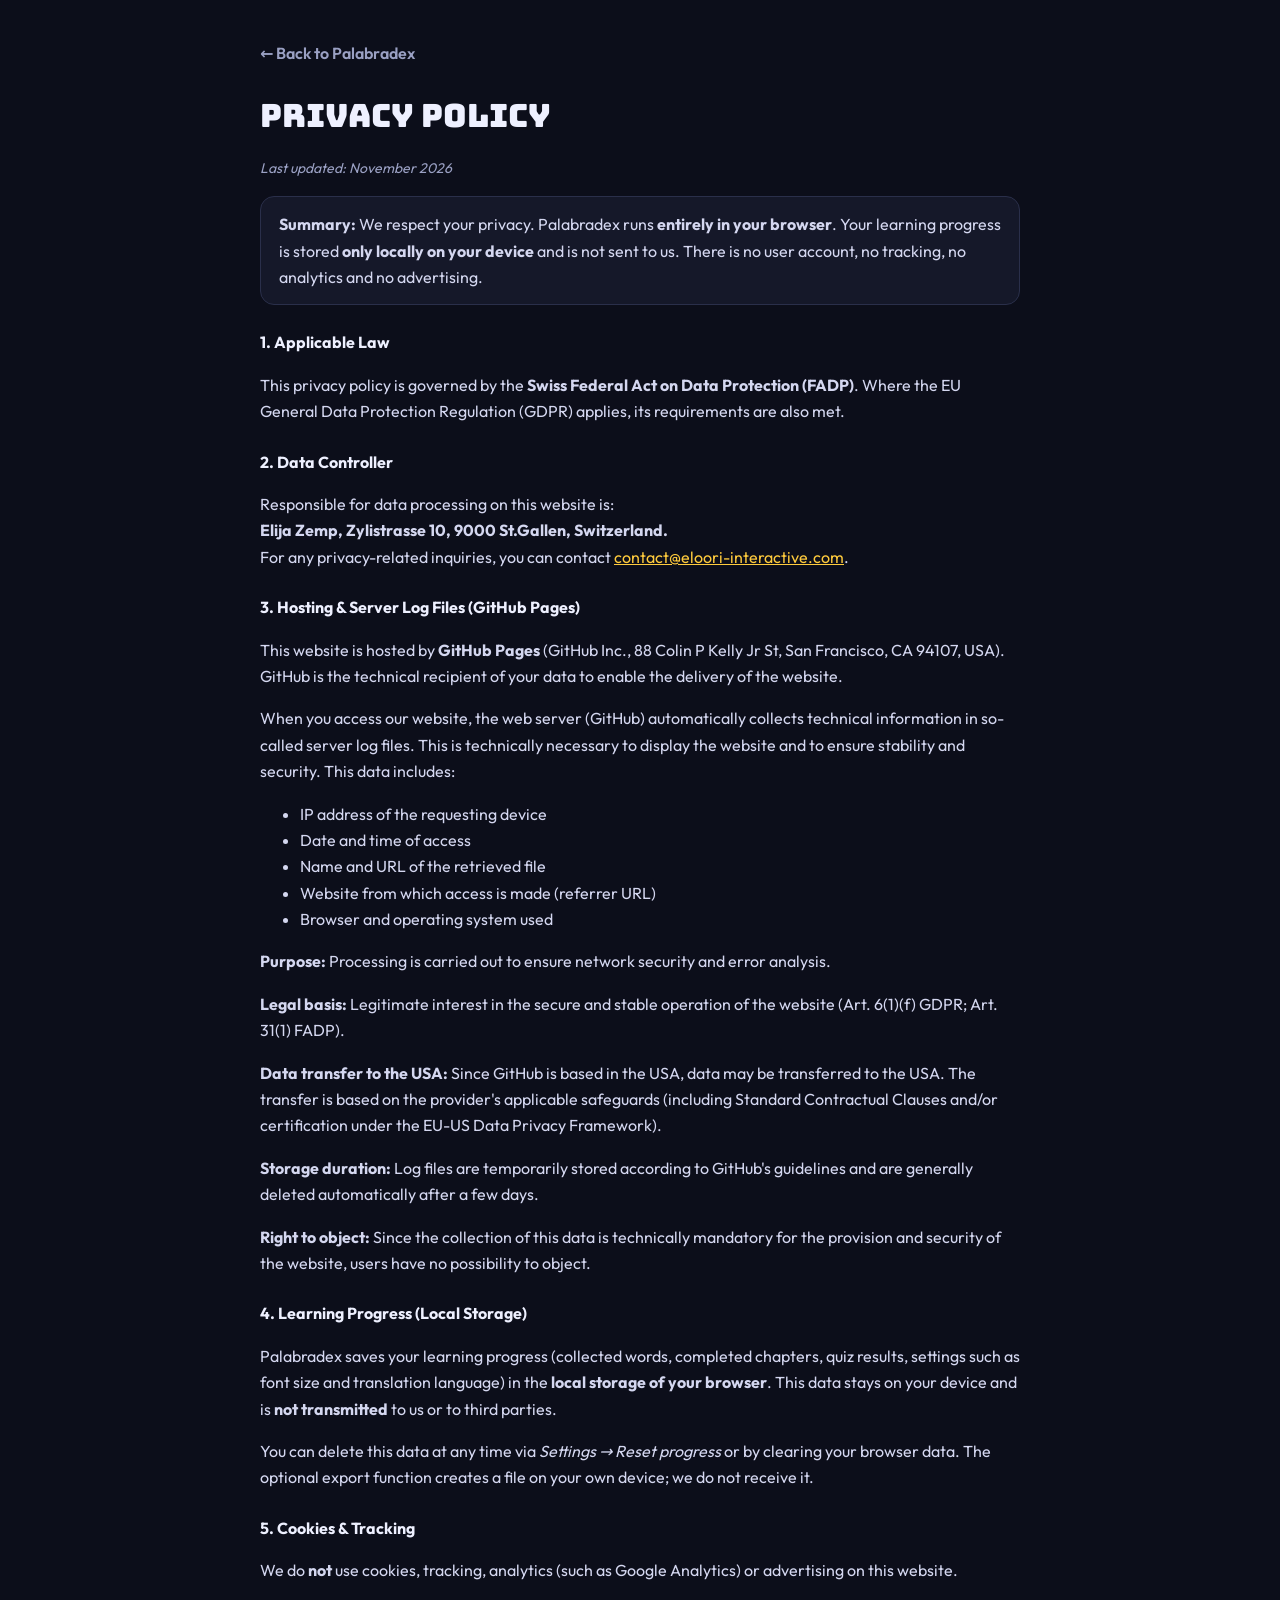
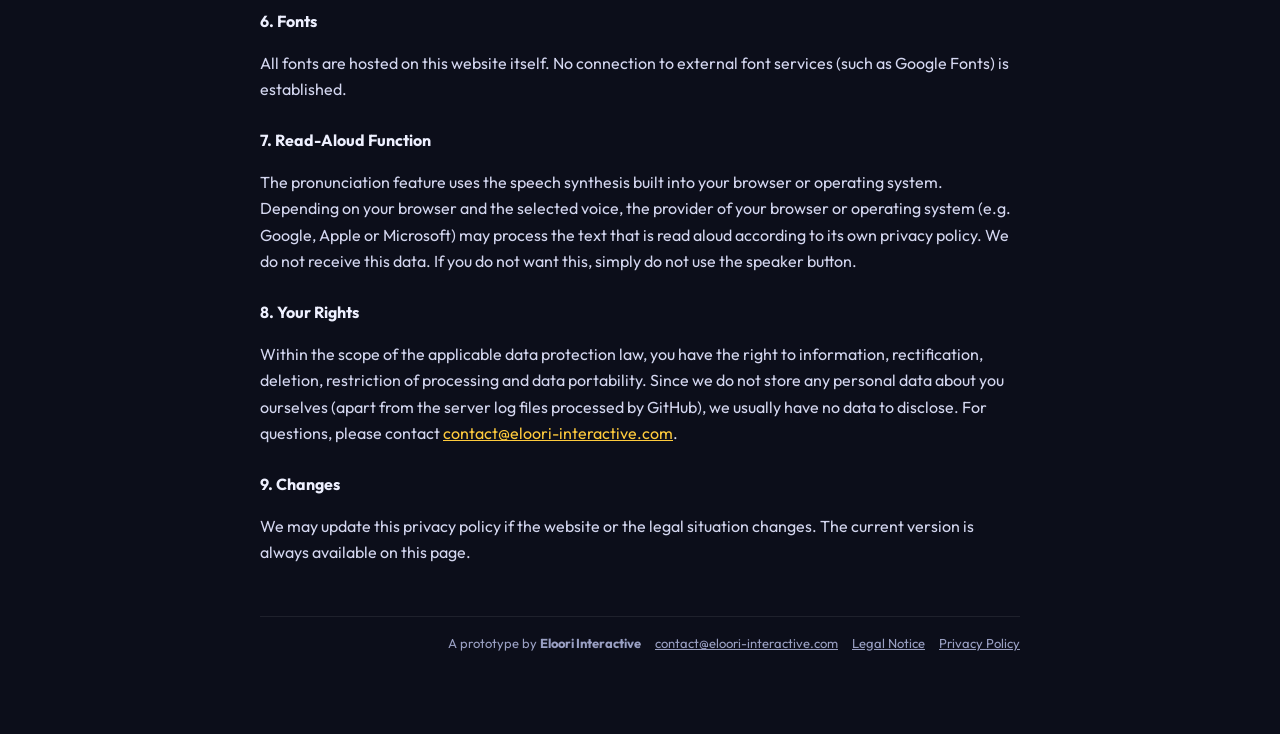
==== privacy.html @ 2ebb8b16 "Palabradex: first public prototype (A1, 60 chapters) Co-Authored-By: Claude Opus 5.5 <noreply@anthro" ====
<!DOCTYPE html>
<html lang="en">
<head>
<meta charset="utf-8">
<meta name="viewport" content="width=device-width,initial-scale=1">
<title>Privacy Policy | Palabradex</title>
<link rel="icon" href="favicon.svg" type="image/svg+xml">
<link rel="stylesheet" href="fonts/fonts.css">
<style>
body{margin:0;font-family:Outfit,system-ui,sans-serif;background:#0c0e1a;color:#eef0ff;line-height:1.65}
.wrap{max-width:760px;margin:0 auto;padding:40px 22px 80px}
a{color:#ffcb3d}
.back{display:inline-block;margin-bottom:24px;color:#9aa0c3;text-decoration:none;font-weight:600}
.back:hover{color:#eef0ff}
h1{font-family:Bungee,sans-serif;font-weight:400;font-size:32px;margin:0 0 6px}
h2{font-size:20px;margin:30px 0 8px}
h3{font-size:16px;margin:24px 0 6px}
p,li{color:#d4d7f0}
.muted{color:#9aa0c3;font-size:14px}
.box{background:#151829;border:1px solid #2a2f4a;border-radius:14px;padding:14px 18px;margin:16px 0}
footer{margin-top:50px;padding-top:16px;border-top:1px solid #ffffff14;font-size:13px;color:#9aa0c3;display:flex;gap:14px;justify-content:flex-end;flex-wrap:wrap}
footer a{color:#9aa0c3}
</style>
</head>
<body><div class="wrap">
<a class="back" href="./">&larr; Back to Palabradex</a>
<h1>Privacy Policy</h1>
<p class="muted"><em>Last updated: November 2026</em></p>

<div class="box"><p style="margin:0"><strong>Summary:</strong> We respect your privacy. Palabradex runs <strong>entirely in your browser</strong>. Your learning progress is stored <strong>only locally on your device</strong> and is not sent to us. There is no user account, no tracking, no analytics and no advertising.</p></div>

<h3>1. Applicable Law</h3>
<p>This privacy policy is governed by the <strong>Swiss Federal Act on Data Protection (FADP)</strong>. Where the EU General Data Protection Regulation (GDPR) applies, its requirements are also met.</p>

<h3>2. Data Controller</h3>
<p>Responsible for data processing on this website is:<br>
<strong>Elija Zemp, Zylistrasse 10, 9000 St.Gallen, Switzerland.</strong><br>
For any privacy-related inquiries, you can contact <a href="mailto:contact@eloori-interactive.com">contact@eloori-interactive.com</a>.</p>

<h3>3. Hosting &amp; Server Log Files (GitHub Pages)</h3>
<p>This website is hosted by <strong>GitHub Pages</strong> (GitHub Inc., 88 Colin P Kelly Jr St, San Francisco, CA 94107, USA). GitHub is the technical recipient of your data to enable the delivery of the website.</p>
<p>When you access our website, the web server (GitHub) automatically collects technical information in so-called server log files. This is technically necessary to display the website and to ensure stability and security. This data includes:</p>
<ul>
<li>IP address of the requesting device</li>
<li>Date and time of access</li>
<li>Name and URL of the retrieved file</li>
<li>Website from which access is made (referrer URL)</li>
<li>Browser and operating system used</li>
</ul>
<p><strong>Purpose:</strong> Processing is carried out to ensure network security and error analysis.</p>
<p><strong>Legal basis:</strong> Legitimate interest in the secure and stable operation of the website (Art. 6(1)(f) GDPR; Art. 31(1) FADP).</p>
<p><strong>Data transfer to the USA:</strong> Since GitHub is based in the USA, data may be transferred to the USA. The transfer is based on the provider's applicable safeguards (including Standard Contractual Clauses and/or certification under the EU-US Data Privacy Framework).</p>
<p><strong>Storage duration:</strong> Log files are temporarily stored according to GitHub's guidelines and are generally deleted automatically after a few days.</p>
<p><strong>Right to object:</strong> Since the collection of this data is technically mandatory for the provision and security of the website, users have no possibility to object.</p>

<h3>4. Learning Progress (Local Storage)</h3>
<p>Palabradex saves your learning progress (collected words, completed chapters, quiz results, settings such as font size and translation language) in the <strong>local storage of your browser</strong>. This data stays on your device and is <strong>not transmitted</strong> to us or to third parties.</p>
<p>You can delete this data at any time via <em>Settings &rarr; Reset progress</em> or by clearing your browser data. The optional export function creates a file on your own device; we do not receive it.</p>

<h3>5. Cookies &amp; Tracking</h3>
<p>We do <strong>not</strong> use cookies, tracking, analytics (such as Google Analytics) or advertising on this website.</p>

<h3>6. Fonts</h3>
<p>All fonts are hosted on this website itself. No connection to external font services (such as Google Fonts) is established.</p>

<h3>7. Read-Aloud Function</h3>
<p>The pronunciation feature uses the speech synthesis built into your browser or operating system. Depending on your browser and the selected voice, the provider of your browser or operating system (e.g. Google, Apple or Microsoft) may process the text that is read aloud according to its own privacy policy. We do not receive this data. If you do not want this, simply do not use the speaker button.</p>

<h3>8. Your Rights</h3>
<p>Within the scope of the applicable data protection law, you have the right to information, rectification, deletion, restriction of processing and data portability. Since we do not store any personal data about you ourselves (apart from the server log files processed by GitHub), we usually have no data to disclose. For questions, please contact <a href="mailto:contact@eloori-interactive.com">contact@eloori-interactive.com</a>.</p>

<h3>9. Changes</h3>
<p>We may update this privacy policy if the website or the legal situation changes. The current version is always available on this page.</p>
<footer><span>A prototype by <strong>Eloori Interactive</strong></span><a href="mailto:contact@eloori-interactive.com">contact@eloori-interactive.com</a><a href="legal.html">Legal Notice</a><a href="privacy.html">Privacy Policy</a></footer>
</div></body></html>
---- fonts/fonts.css ----
@font-face{font-family:'Bungee';font-style:normal;font-weight:400;font-display:swap;src:url('bungee-latin-400-normal.woff2') format('woff2');}
@font-face{font-family:'Literata';font-style:normal;font-weight:400;font-display:swap;src:url('literata-latin-400-normal.woff2') format('woff2');}
@font-face{font-family:'Literata';font-style:italic;font-weight:400;font-display:swap;src:url('literata-latin-400-italic.woff2') format('woff2');}
@font-face{font-family:'Literata';font-style:normal;font-weight:600;font-display:swap;src:url('literata-latin-600-normal.woff2') format('woff2');}
@font-face{font-family:'Outfit';font-style:normal;font-weight:400;font-display:swap;src:url('outfit-latin-400-normal.woff2') format('woff2');}
@font-face{font-family:'Outfit';font-style:normal;font-weight:500;font-display:swap;src:url('outfit-latin-500-normal.woff2') format('woff2');}
@font-face{font-family:'Outfit';font-style:normal;font-weight:600;font-display:swap;src:url('outfit-latin-600-normal.woff2') format('woff2');}
@font-face{font-family:'Outfit';font-style:normal;font-weight:700;font-display:swap;src:url('outfit-latin-700-normal.woff2') format('woff2');}
@font-face{font-family:'Outfit';font-style:normal;font-weight:800;font-display:swap;src:url('outfit-latin-800-normal.woff2') format('woff2');}
@font-face{font-family:'EB Garamond';font-style:normal;font-weight:400;font-display:swap;src:url('eb-garamond-latin-400-normal.woff2') format('woff2');}
@font-face{font-family:'EB Garamond';font-style:italic;font-weight:400;font-display:swap;src:url('eb-garamond-latin-400-italic.woff2') format('woff2');}
@font-face{font-family:'EB Garamond';font-style:normal;font-weight:600;font-display:swap;src:url('eb-garamond-latin-600-normal.woff2') format('woff2');}
@font-face{font-family:'Nunito';font-style:normal;font-weight:400;font-display:swap;src:url('nunito-latin-400-normal.woff2') format('woff2');}
@font-face{font-family:'Nunito';font-style:italic;font-weight:400;font-display:swap;src:url('nunito-latin-400-italic.woff2') format('woff2');}
@font-face{font-family:'Nunito';font-style:normal;font-weight:700;font-display:swap;src:url('nunito-latin-700-normal.woff2') format('woff2');}
@font-face{font-family:'Kalam';font-style:normal;font-weight:400;font-display:swap;src:url('kalam-latin-400-normal.woff2') format('woff2');}
@font-face{font-family:'Kalam';font-style:normal;font-weight:700;font-display:swap;src:url('kalam-latin-700-normal.woff2') format('woff2');}
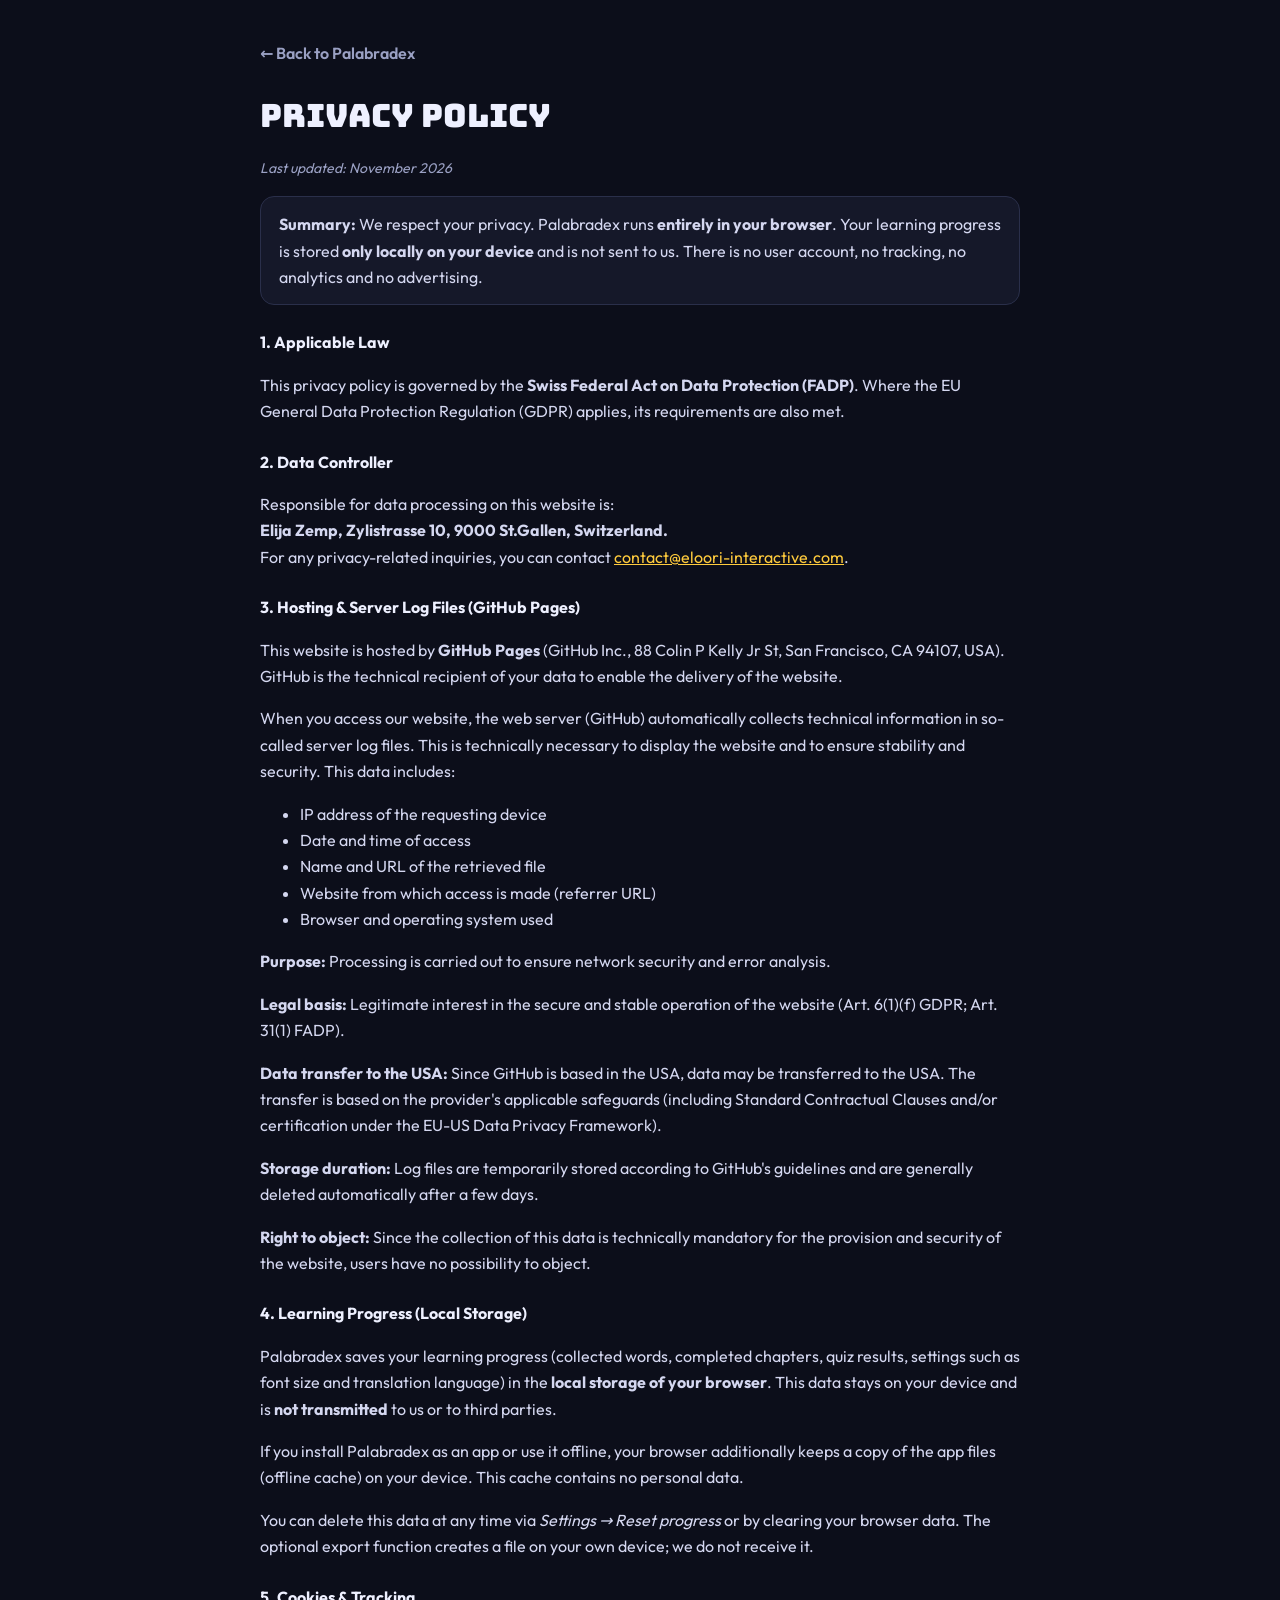
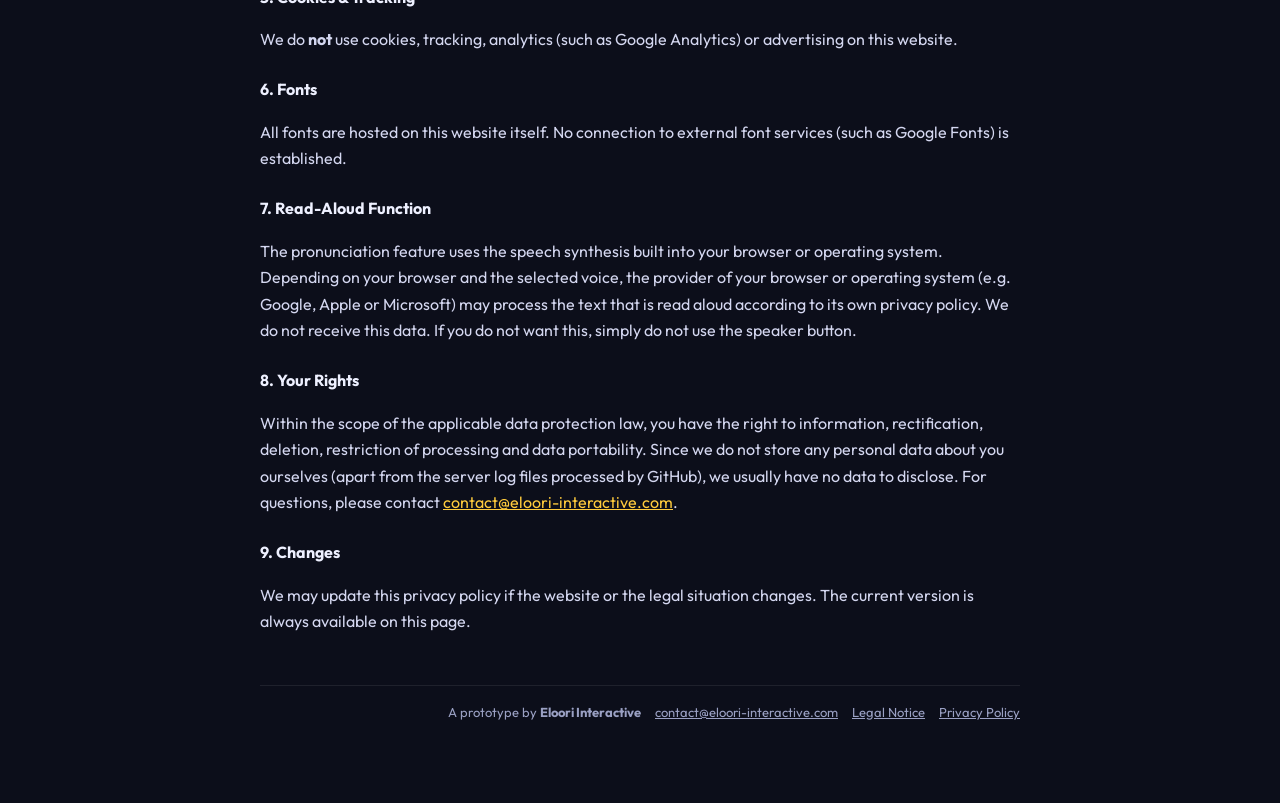
==== commit 2342082e: "Installable web app (PWA): manifest, icons, offline service worker, persistent storage, install hint" ====
--- a/privacy.html
+++ b/privacy.html
@@ -55,6 +55,7 @@
 
 <h3>4. Learning Progress (Local Storage)</h3>
 <p>Palabradex saves your learning progress (collected words, completed chapters, quiz results, settings such as font size and translation language) in the <strong>local storage of your browser</strong>. This data stays on your device and is <strong>not transmitted</strong> to us or to third parties.</p>
+<p>If you install Palabradex as an app or use it offline, your browser additionally keeps a copy of the app files (offline cache) on your device. This cache contains no personal data.</p>
 <p>You can delete this data at any time via <em>Settings &rarr; Reset progress</em> or by clearing your browser data. The optional export function creates a file on your own device; we do not receive it.</p>
 
 <h3>5. Cookies &amp; Tracking</h3>
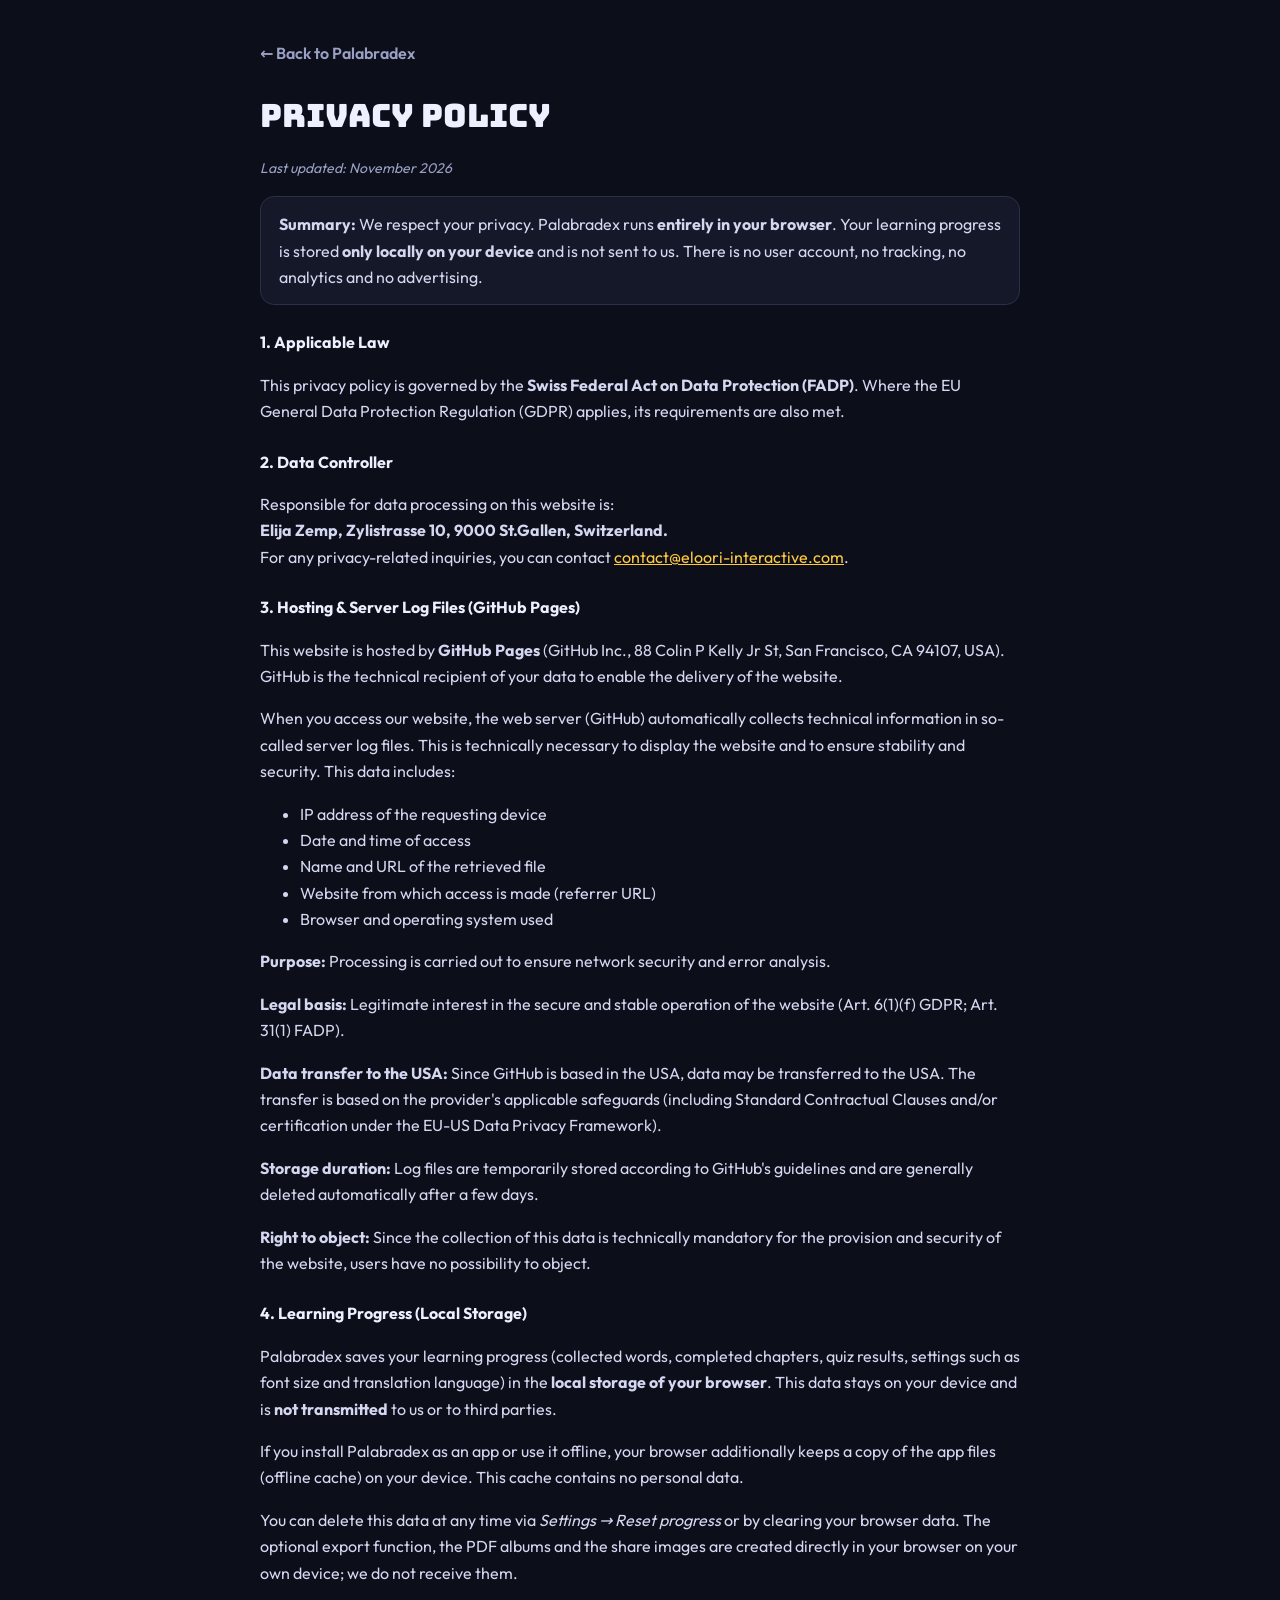
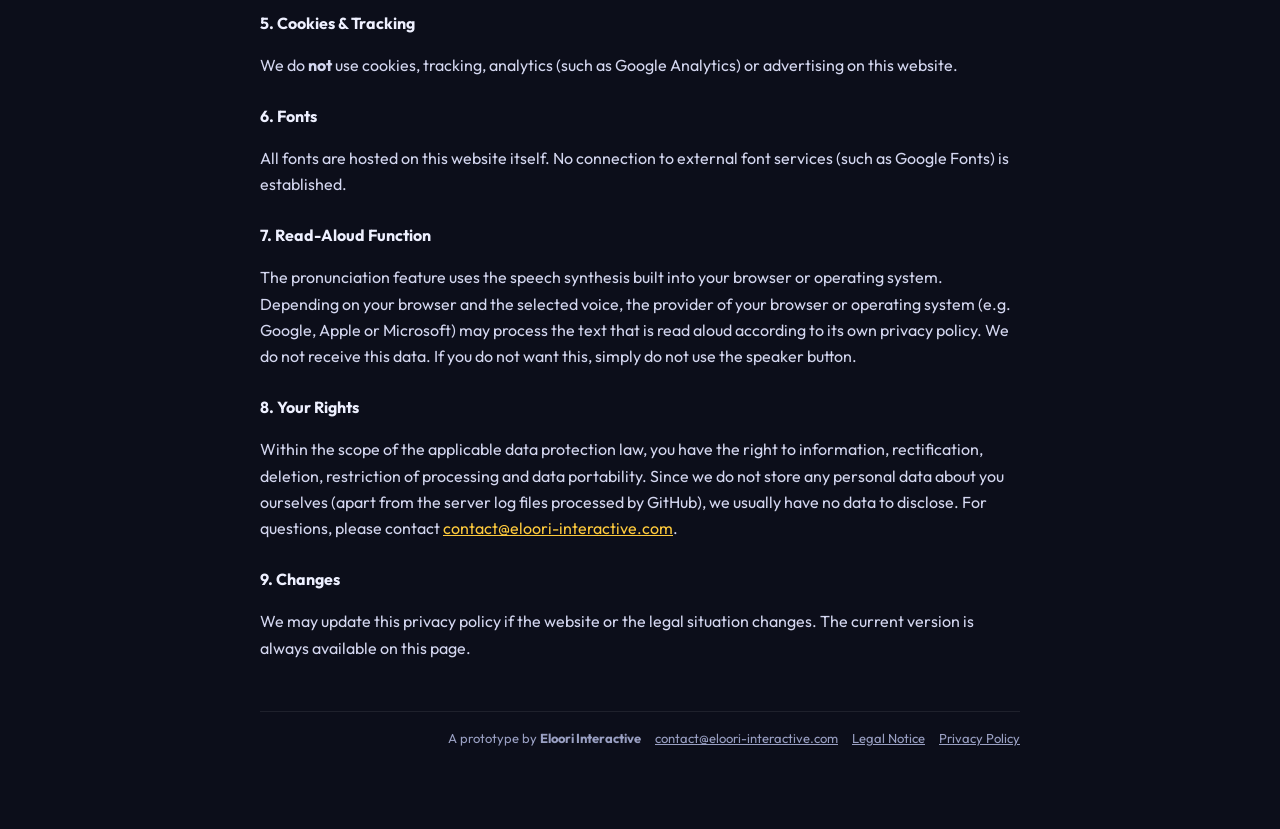
==== commit 2b75aab5: "Colecciones (11 themed pages, bonus scenes, gold pages, collector rank), Puntos to buy special cards" ====
--- a/privacy.html
+++ b/privacy.html
@@ -56,7 +56,7 @@
 <h3>4. Learning Progress (Local Storage)</h3>
 <p>Palabradex saves your learning progress (collected words, completed chapters, quiz results, settings such as font size and translation language) in the <strong>local storage of your browser</strong>. This data stays on your device and is <strong>not transmitted</strong> to us or to third parties.</p>
 <p>If you install Palabradex as an app or use it offline, your browser additionally keeps a copy of the app files (offline cache) on your device. This cache contains no personal data.</p>
-<p>You can delete this data at any time via <em>Settings &rarr; Reset progress</em> or by clearing your browser data. The optional export function creates a file on your own device; we do not receive it.</p>
+<p>You can delete this data at any time via <em>Settings &rarr; Reset progress</em> or by clearing your browser data. The optional export function, the PDF albums and the share images are created directly in your browser on your own device; we do not receive them.</p>
 
 <h3>5. Cookies &amp; Tracking</h3>
 <p>We do <strong>not</strong> use cookies, tracking, analytics (such as Google Analytics) or advertising on this website.</p>
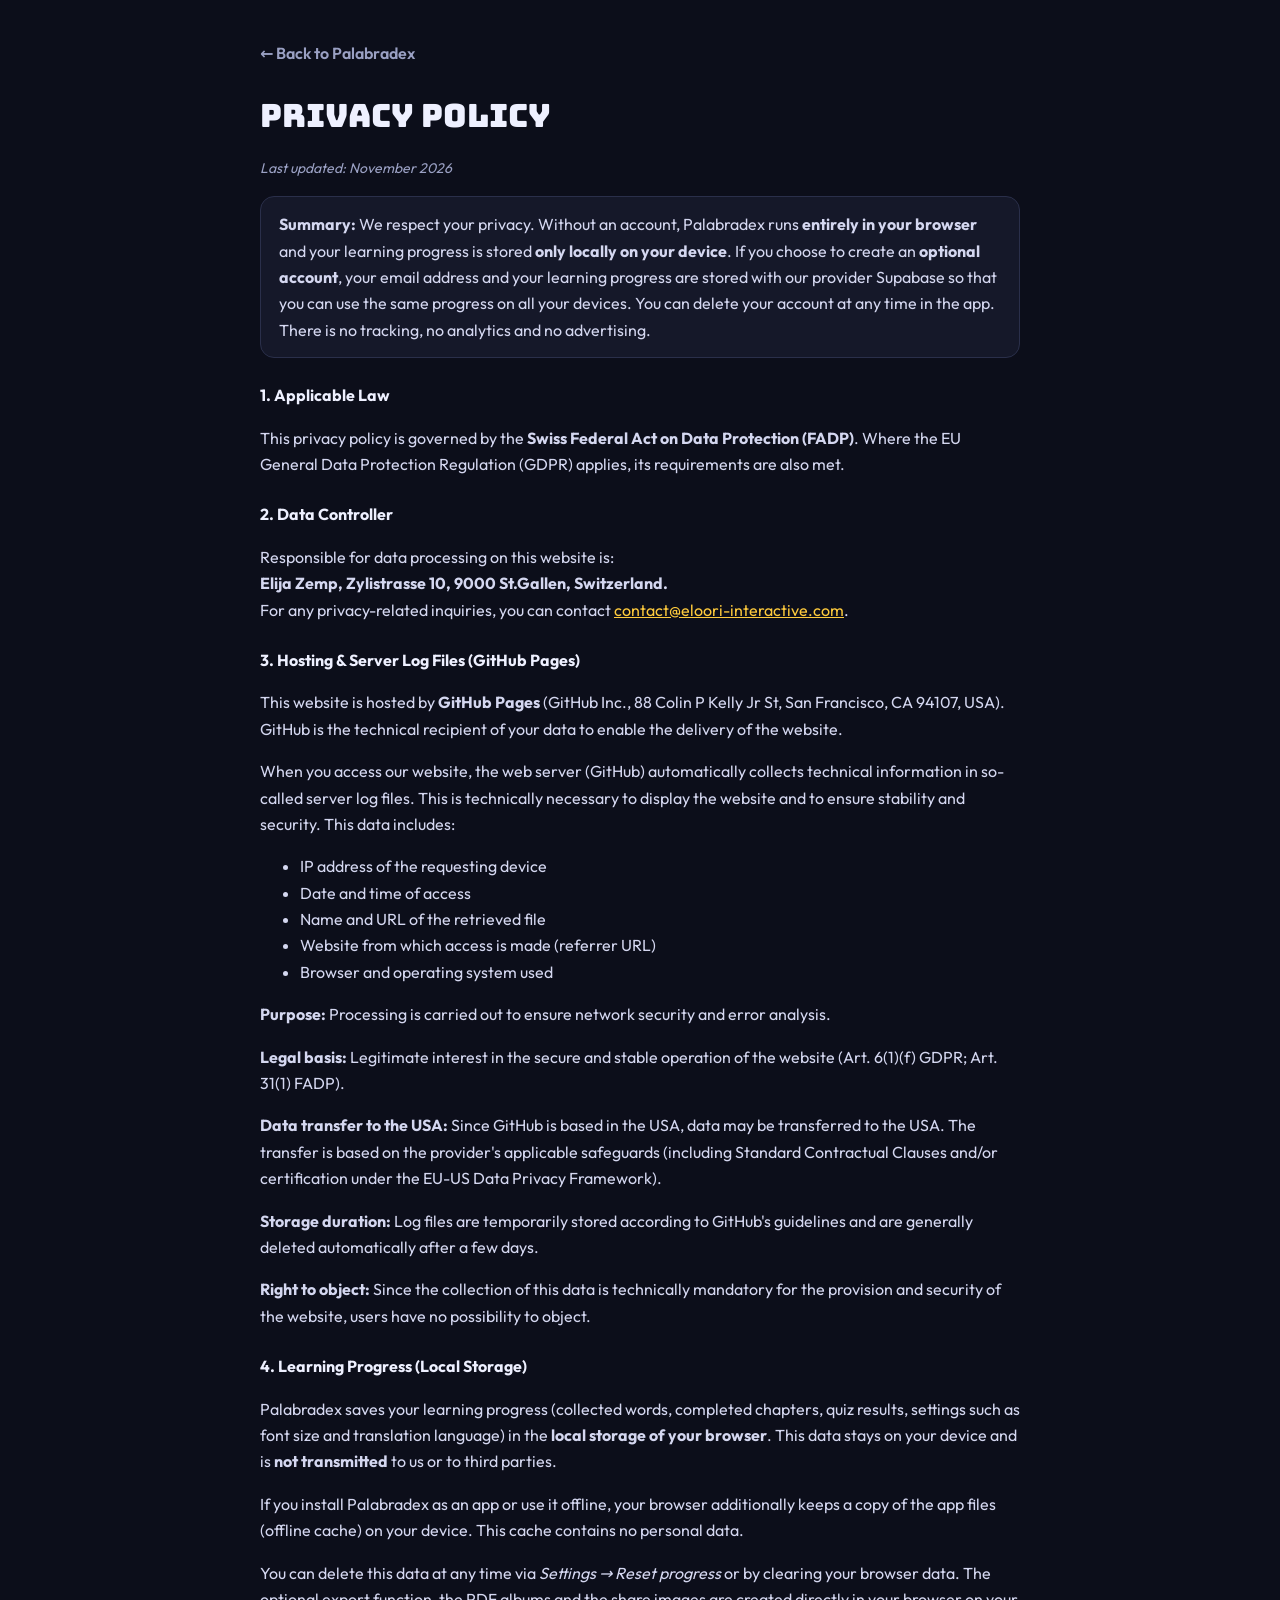
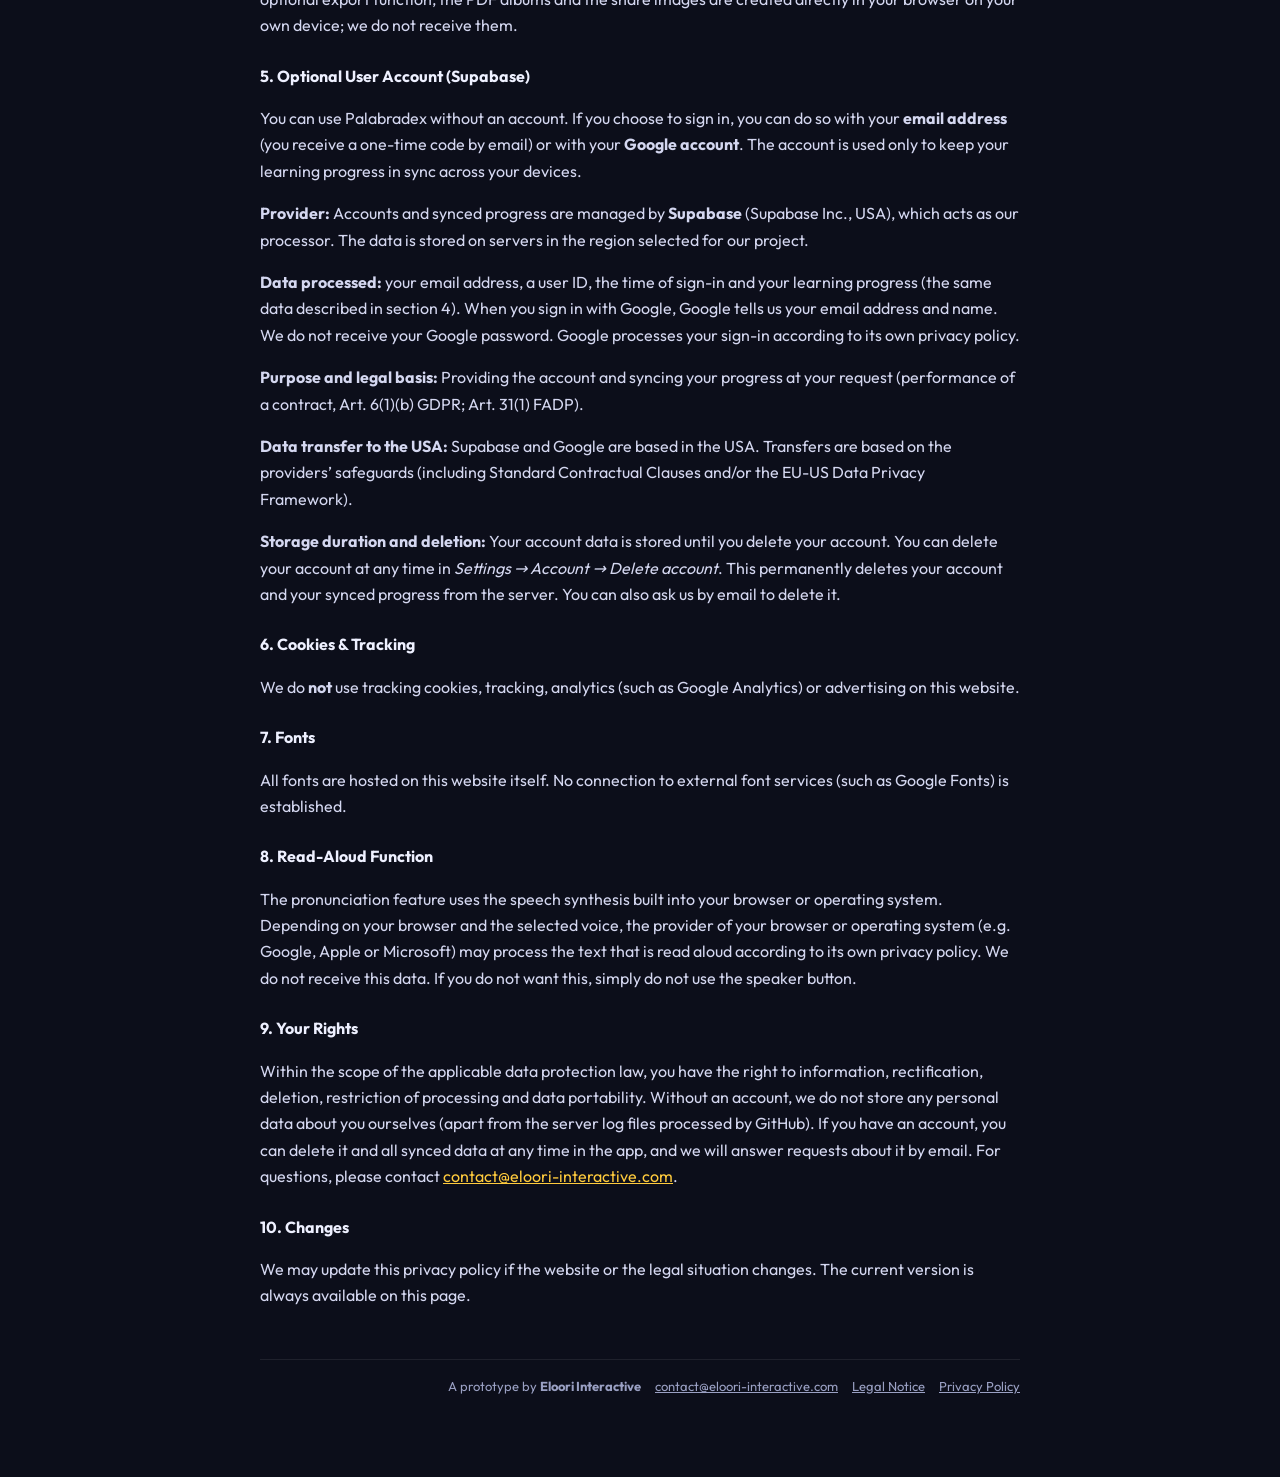
==== commit 6e20fedb: "Konto: Anmeldung mit E-Mail-Code und Google (Supabase), Synchronisierung, Konto loeschen, Datenschut" ====
--- a/privacy.html
+++ b/privacy.html
@@ -27,7 +27,7 @@
 <h1>Privacy Policy</h1>
 <p class="muted"><em>Last updated: November 2026</em></p>
 
-<div class="box"><p style="margin:0"><strong>Summary:</strong> We respect your privacy. Palabradex runs <strong>entirely in your browser</strong>. Your learning progress is stored <strong>only locally on your device</strong> and is not sent to us. There is no user account, no tracking, no analytics and no advertising.</p></div>
+<div class="box"><p style="margin:0"><strong>Summary:</strong> We respect your privacy. Without an account, Palabradex runs <strong>entirely in your browser</strong> and your learning progress is stored <strong>only locally on your device</strong>. If you choose to create an <strong>optional account</strong>, your email address and your learning progress are stored with our provider Supabase so that you can use the same progress on all your devices. You can delete your account at any time in the app. There is no tracking, no analytics and no advertising.</p></div>
 
 <h3>1. Applicable Law</h3>
 <p>This privacy policy is governed by the <strong>Swiss Federal Act on Data Protection (FADP)</strong>. Where the EU General Data Protection Regulation (GDPR) applies, its requirements are also met.</p>
@@ -58,19 +58,27 @@
 <p>If you install Palabradex as an app or use it offline, your browser additionally keeps a copy of the app files (offline cache) on your device. This cache contains no personal data.</p>
 <p>You can delete this data at any time via <em>Settings &rarr; Reset progress</em> or by clearing your browser data. The optional export function, the PDF albums and the share images are created directly in your browser on your own device; we do not receive them.</p>
 
-<h3>5. Cookies &amp; Tracking</h3>
-<p>We do <strong>not</strong> use cookies, tracking, analytics (such as Google Analytics) or advertising on this website.</p>
+<h3>5. Optional User Account (Supabase)</h3>
+<p>You can use Palabradex without an account. If you choose to sign in, you can do so with your <strong>email address</strong> (you receive a one-time code by email) or with your <strong>Google account</strong>. The account is used only to keep your learning progress in sync across your devices.</p>
+<p><strong>Provider:</strong> Accounts and synced progress are managed by <strong>Supabase</strong> (Supabase Inc., USA), which acts as our processor. The data is stored on servers in the region selected for our project.</p>
+<p><strong>Data processed:</strong> your email address, a user ID, the time of sign-in and your learning progress (the same data described in section 4). When you sign in with Google, Google tells us your email address and name. We do not receive your Google password. Google processes your sign-in according to its own privacy policy.</p>
+<p><strong>Purpose and legal basis:</strong> Providing the account and syncing your progress at your request (performance of a contract, Art. 6(1)(b) GDPR; Art. 31(1) FADP).</p>
+<p><strong>Data transfer to the USA:</strong> Supabase and Google are based in the USA. Transfers are based on the providers&rsquo; safeguards (including Standard Contractual Clauses and/or the EU-US Data Privacy Framework).</p>
+<p><strong>Storage duration and deletion:</strong> Your account data is stored until you delete your account. You can delete your account at any time in <em>Settings &rarr; Account &rarr; Delete account</em>. This permanently deletes your account and your synced progress from the server. You can also ask us by email to delete it.</p>
 
-<h3>6. Fonts</h3>
+<h3>6. Cookies &amp; Tracking</h3>
+<p>We do <strong>not</strong> use tracking cookies, tracking, analytics (such as Google Analytics) or advertising on this website.</p>
+
+<h3>7. Fonts</h3>
 <p>All fonts are hosted on this website itself. No connection to external font services (such as Google Fonts) is established.</p>
 
-<h3>7. Read-Aloud Function</h3>
+<h3>8. Read-Aloud Function</h3>
 <p>The pronunciation feature uses the speech synthesis built into your browser or operating system. Depending on your browser and the selected voice, the provider of your browser or operating system (e.g. Google, Apple or Microsoft) may process the text that is read aloud according to its own privacy policy. We do not receive this data. If you do not want this, simply do not use the speaker button.</p>
 
-<h3>8. Your Rights</h3>
-<p>Within the scope of the applicable data protection law, you have the right to information, rectification, deletion, restriction of processing and data portability. Since we do not store any personal data about you ourselves (apart from the server log files processed by GitHub), we usually have no data to disclose. For questions, please contact <a href="mailto:contact@eloori-interactive.com">contact@eloori-interactive.com</a>.</p>
+<h3>9. Your Rights</h3>
+<p>Within the scope of the applicable data protection law, you have the right to information, rectification, deletion, restriction of processing and data portability. Without an account, we do not store any personal data about you ourselves (apart from the server log files processed by GitHub). If you have an account, you can delete it and all synced data at any time in the app, and we will answer requests about it by email. For questions, please contact <a href="mailto:contact@eloori-interactive.com">contact@eloori-interactive.com</a>.</p>
 
-<h3>9. Changes</h3>
+<h3>10. Changes</h3>
 <p>We may update this privacy policy if the website or the legal situation changes. The current version is always available on this page.</p>
 <footer><span>A prototype by <strong>Eloori Interactive</strong></span><a href="mailto:contact@eloori-interactive.com">contact@eloori-interactive.com</a><a href="legal.html">Legal Notice</a><a href="privacy.html">Privacy Policy</a></footer>
 </div></body></html>
